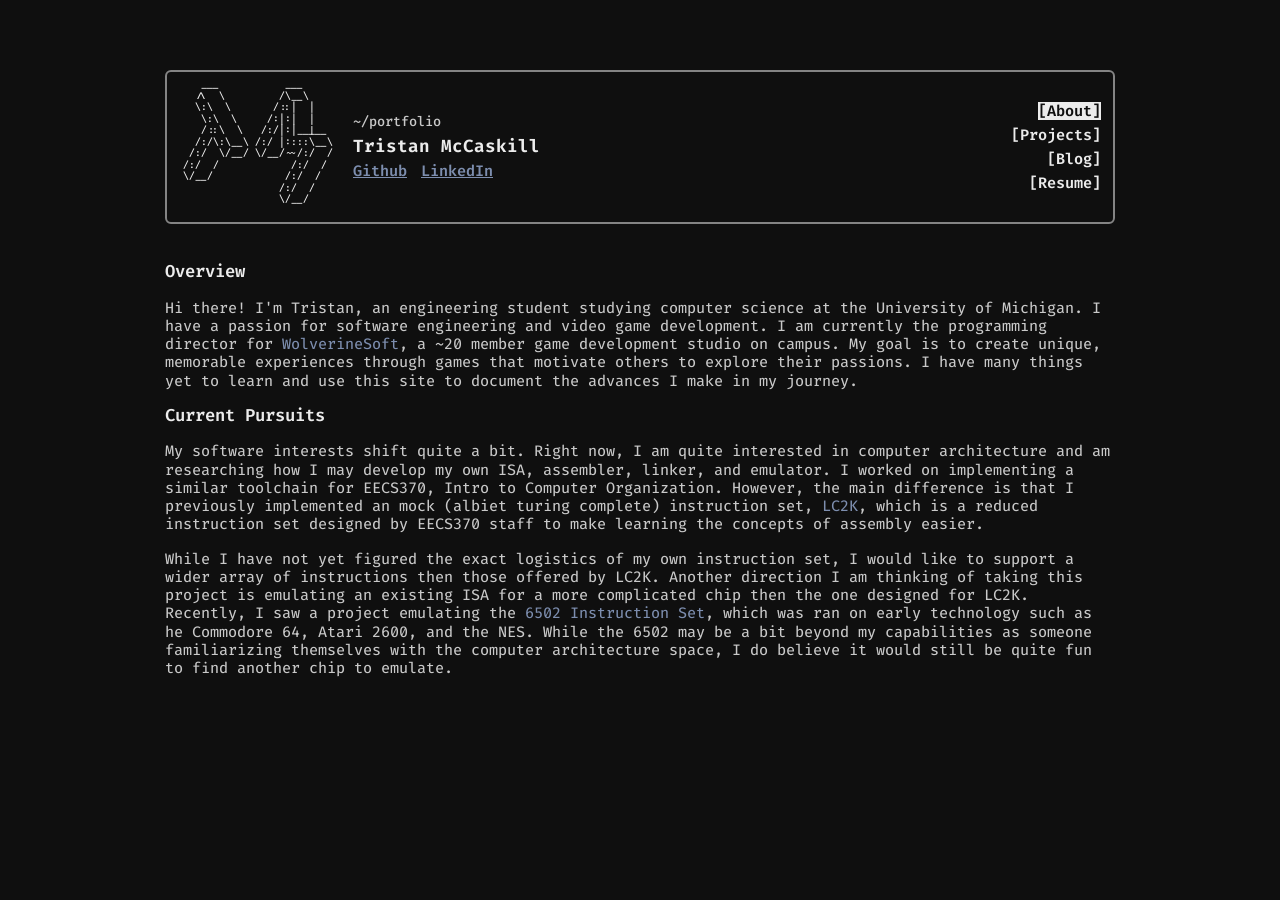
==== index.html @ 7f7cc75e "Init" ====
<!-- 
 look at you, hacker, a pathetic creature of meat and bone.
 How can you challenge a perfect immortal macine?
-->

<!DOCTYPE html>
<html>

<head>
    <meta charset="UTF-8">
    <meta name="viewport" content="width=device-width, initial-scale=1">
    <link rel="preconnect" href="https://fonts.googleapis.com">
    <link rel="preconnect" href="https://fonts.gstatic.com" crossorigin>
    <link href="https://fonts.googleapis.com/css2?family=Fira+Code:wght@300..700&display=swap" rel="stylesheet">
    <link rel="stylesheet" href="css/reset.css">
    <link rel="stylesheet" href="css/style.css">
    <script src="js/navbar.js" defer></script>
</head>

<body>
    <header>
        <ul id="header-content">
            <li id="ascii-logo">
                <pre>
   ___           ___     
  /\  \         /\__\    
  \:\  \       /::|  |   
   \:\  \     /:|:|  |   
   /::\  \   /:/|:|__|__ 
  /:/\:\__\ /:/ |::::\__\
 /:/  \/__/ \/__/~~/:/  /
/:/  /            /:/  / 
\/__/            /:/  /  
                /:/  /   
                \/__/
            </pre>
            </li>
            <li id="nav-bar">
                <ul id="hero-list">
                    <li>
                        <div class="breadcrumb">
                            <span class="path-current">~/portfolio</span>
                        </div>
                        <div id="hero">
                            <h1>Tristan McCaskill</h1>
                        </div>
                        <ul id="social-list">
                            <li>
                                <a href="https://github.com/teemcck" target="_blank" rel="noopener noreferrer">
                                    Github
                                </a>
                            </li>
                            <li>
                                <a href="https://www.linkedin.com/in/tristan-mccaskill/" target="_blank"
                                    rel="noopener noreferrer">
                                    LinkedIn
                                </a>
                            </li>
                        </ul>
                    </li>
                    <li>
                        <nav>
                            <div id="nav-list">
                                <button data-section="about">[About]</button>
                                <button data-section="projects">[Projects]</button>
                                <button data-section="blog">[Blog]</button>
                                <button data-section="resume">[Resume]</button>
                            </div>
                        </nav>
                    </li>
                </ul>
            </li>
        </ul>
    </header>
    <section id="about">
        <div class="subsection-container">
            <div class="subsection">
                <h2>Overview</h2>
                <p>
                    Hi there! I'm Tristan, an engineering student studying computer science at the University of
                    Michigan.
                    I have a passion for software engineering and video game development. I am currently the programming
                    director for
                    <a href="https://wolverinesoft.org/" target="_blank" rel="noopener noreferrer">WolverineSoft</a>,
                    a ~20 member game development studio on campus. My goal is to create unique, memorable experiences
                    through games that motivate others to explore their passions. I have many things yet to learn and
                    use this site to document the advances I make in my journey.
                </p>
            </div>
            <div class="subsection">
                <h2>Current Pursuits</h2>
                <p class="section-paragraph">
                    My software interests shift quite a bit. Right now, I am quite interested in computer architecture
                    and am researching how I may develop my own ISA, assembler, linker, and emulator. I worked on
                    implementing a similar toolchain for EECS370, Intro to Computer Organization. However, the main
                    difference is that I previously implemented an mock (albiet turing complete) instruction set, <a
                        href="https://eecs370.github.io/project_1_spec/#2-lc-2k-instruction-set-architecture"
                        target="_blank" rel="noopener noreferrer">LC2K</a>,
                    which is a reduced instruction set designed by EECS370 staff to make learning the concepts
                    of assembly easier.
                </p>
                <p class="section-paragraph">
                    While I have not yet figured the exact logistics of my own instruction set, I would like to support
                    a wider array of instructions then those offered by LC2K. Another direction I am thinking of taking
                    this project is emulating an existing ISA for a more complicated chip then the one designed for
                    LC2K. Recently, I saw a project emulating the <a
                        href="https://www.masswerk.at/6502/6502_instruction_set.html" target="_blank"
                        rel="noopener noreferrer">6502 Instruction Set</a>, which was ran on early
                    technology such as he Commodore 64, Atari 2600, and the NES. While the 6502 may be a bit beyond my
                    capabilities as someone familiarizing themselves with the computer architecture space, I do believe
                    it would still be quite fun to find another chip to emulate.
                </p>
            </div>
        </div>
    </section>
    <section id="blog">
        <h2>Blog Entries</h2>
        <div id="blog-cards">
            <div class="blog-card">
                <div class="blog-info">
                    <div class="blog-header">
                        <h3>Blog Title 1</h3>
                    </div>
                    <div class="blog-date">
                        <p>July 7th, 2026</p>
                    </div>
                    <div class="blog-description">
                        <p>
                            Lorem ipsum dolor sit amet consectetur adipisicing elit. Ut, ducimus perspiciatis?
                            Laboriosam,
                            earum reiciendis tenetur itaque laudantium minima sint est eum, fuga magnam facilis
                            expedita
                            sequi nemo quae officia ab.
                        </p>
                    </div>
                    <div class="blog-skills">
                        <p>C++</p>
                        <p>OpenGL</p>
                    </div>
                </div>
                <img class="blog-thumbnail" alt="Example Project" loading="lazy" src="/images/default_thumbnail.png">
            </div>
            <div class="blog-card">
                <div class="blog-info">
                    <div class="blog-header">
                        <h3>Blog Title 1</h3>
                    </div>
                    <div class="blog-date">
                        <p>July 7th, 2026</p>
                    </div>
                    <div class="blog-description">
                        <p>
                            Lorem ipsum dolor sit amet consectetur adipisicing elit. Ut, ducimus perspiciatis?
                            Laboriosam,
                            earum reiciendis tenetur itaque laudantium minima sint est eum, fuga magnam facilis
                            expedita
                            sequi nemo quae officia ab.
                        </p>
                    </div>
                    <div class="blog-skills">
                        <p>C++</p>
                        <p>OpenGL</p>
                    </div>
                </div>
                <img class="blog-thumbnail" alt="Example Project" loading="lazy" src="/images/default_thumbnail.png">
            </div>
        </div>
    </section>
    <section id="projects">
        <h2>Projects</h2>
        <div id="project-display">
            <div class="project-card">
                <img class="project-thumbnail" alt="Example Project" loading="lazy" src="/images/default_thumbnail.png">
                <ul class="project-info">
                    <li>
                        <h3>Project Title 1</h3>
                    </li>
                    <li>
                        <p class="project-description">
                            Lorem ipsum dolor sit amet consectetur adipisicing elit. Ut, ducimus perspiciatis?
                            Laboriosam, earum reiciendis tenetur itaque laudantium minima sint est eum, fuga magnam
                            facilis expedita sequi nemo quae officia ab.
                        </p>
                    </li>
                    <li>
                        <ul class="project-links">
                            <li>
                                <a href="https://google.com" target="_blank" rel="noopener noreferrer">
                                    Github
                                </a>
                            </li>
                            <li>
                                <a href="https://google.com" target="_blank" rel="noopener noreferrer">
                                    Blog
                                </a>
                            </li>
                        </ul>
                    </li>
                </ul>
            </div>
            <div class="project-card">
                <img class="project-thumbnail" alt="Example Project" loading="lazy" src="/images/default_thumbnail.png">
                <ul class="project-info">
                    <li>
                        <h3>Project Title 2</h3>
                    </li>
                    <li>
                        <p class="project-description">
                            Lorem ipsum dolor sit amet consectetur adipisicing elit. Ut, ducimus perspiciatis?
                            Laboriosam, earum reiciendis tenetur itaque laudantium minima sint est eum, fuga magnam
                            facilis expedita sequi nemo quae officia ab.
                        </p>
                    </li>
                    <li>
                        <ul class="project-links">
                            <li>
                                <a href="https://google.com" target="_blank" rel="noopener noreferrer">
                                    Github
                                </a>
                            </li>
                            <li>
                                <a href="https://google.com" target="_blank" rel="noopener noreferrer">
                                    Blog
                                </a>
                            </li>
                        </ul>
                    </li>
                </ul>
            </div>
        </div>
    </section>
    <section id="resume">
        <h2>Resume</h2>
        <embed id="resume" src="resume.pdf#pagemode=none" type="application/pdf" />
    </section>
</body>

</html>
---- css/style.css ----
:root{
    --black: rgb(15, 15, 15);
    --white: rgb(236, 236, 236);
    --light-gray: rgb(201, 201, 201);
    --medium-gray: rgb(132, 132, 132);
    --gray: rgb(69, 69, 69);
    --light-blue: rgb(125, 142, 175);
    --font-fira: "Fira Code", monospace;
    --radius-small: 6px;
    --radius-medium: 12px;
    --border-width-medium: 2px;
    --border-width-small: 1px;
    --body-padding: 18px;
    --body-width: 950px;
}

html {
    color: var(--white);
    background-color: var(--black);
    font-family: var(--font-fira);
    font-size: 16px;
    font-weight: 500
}

*,
*::before,
*::after {
    box-sizing: border-box;
}

body {
    line-height: 1.2;
    width: min(var(--body-width), calc(100% - var(--body-padding) * 2));
    margin: 0 auto
}

h1 {
    margin: 4px 0px;
    font-size: 1.1rem;
    font-weight: 650
}

h2 {
    margin: 4px 0px;
    font-size: 1.075rem;
    font-weight: 600
}

h3 {
    font-size: 1.045rem;
    font-weight: 550
}

a {
    text-decoration: none
}

/* Header */

header {
    margin-top: 24px;
    margin-bottom: 14px;
    overflow: hidden
}

.breadcrumb {
    font-size: 0.85rem;
    color: var(--medium-gray);
    margin-bottom: 6px
}

.breadcrumb a {
    text-decoration: none;
}

.path-sep {
    margin: 0 4px;
    color: var(--light-gray);
}

.path-current {
    color: var(--light-gray);
}

#header-content {
    display: flex;
    align-items: center;
    margin-top: 46px;
    border: var(--border-width-medium) solid var(--medium-gray);
    border-radius: var(--radius-small);
    flex-direction: row;
    padding: 0px 4px
}

#ascii-logo {
    font-size: 0.5rem;
    margin: 6px 8px
}

#nav-bar {
    width: 100%;
    padding: 14px 8px;
}

#hero-container {
    display: flex;
    align-items: center
}

#hero-list {
    display: flex;
    flex-direction: column;
    gap: 6px
}

#social-list {
    display: flex;
    flex-direction: row;
    gap: 14px
}

#social-list li {
    cursor: pointer;
    font-size: 0.95rem;
    font-weight: 575;
    height: fit-content;
}

#social-list li a {
    color: var(--light-blue);
    text-decoration: underline
}

#social-list li a:hover {
    background-color: var(--white);
    color: var(--black)
}

#nav-list {
    display: flex;
    font-size: 0.95rem;
    align-items: flex-end;
    flex-direction: row;
    flex-wrap: wrap;
    margin: 3px 0px;
    gap: 3px
}

#nav-list button {
    cursor: pointer;
    font-weight: 600
}

#nav-list button:hover, #nav-list button.active {
    background-color: var(--white);
    color: var(--black)
}

.divider {
    border: none;
    height: 2px;
    background-color: var(--white);
    width: 100%
}

/* Sections */

section {
    padding: 20px 0px
}

.subsection p {
    font-size: 0.95rem;
    font-weight: 450;
    color: var(--light-gray);
    margin: 16px 0px
}

section a {
    color: var(--light-blue);
    text-decoration: none
}

section a:hover {
    background-color: var(--white);
    color: var(--black)
}

/* Project Tab */

#project-display {
    display: grid;
    grid-template-columns: repeat(1, 1fr);
    margin: 12px 0px;
    gap: 12px;
}

.project-card {
    background-color: var(--black);
    border-radius: var(--radius-small);
    border: var(--border-width-small) solid var(--gray);
    padding: 16px;
}

.project-info {
    display: flex;
    flex-direction: column;
    margin-top: 16px;
    gap: 10px;
}

.project-thumbnail {
    border-radius: var(--radius-small);
    width: 100%
}

.project-description {
    font-size: 0.95rem;
    font-weight: 400;
    color: var(--light-gray)
}

.project-links {
    font-size: 0.95rem;
    font-weight: 475;
    display: flex;
    flex-direction: row;
    gap: 14px;
}

.project-links a {
    color: var(--light-blue);
    text-decoration: underline
}

/* Blog */

/* For the entries on the left, tags on the right */
#blog-display {
    display: flex;
    flex-direction: column;
}

#blog-cards {
    display: flex;
    flex-direction: column;
    margin: 12px 0px;
    gap: 12px
}

.blog-card {
    display: flex;
    flex-direction: column;
    background-color: var(--black);
    border-radius: var(--radius-small);
    border: var(--border-width-small) solid var(--gray);
    padding: 16px;
    gap: 12px
}

.blog-thumbnail {
    width: 100%;
    border-radius: var(--radius-small);
    padding: 4px 0px;
}

.blog-info {
    display: flex;
    flex-direction: column;
    align-items: flex-start;
    gap: 5px
}

.blog-description {
    font-size: 0.95rem;
    font-weight: 400;
    color: var(--light-gray)
}

.blog-date {
    font-size: 0.95rem;
    font-weight: 475;
    color: var(--light-gray)
}

.blog-skills {
    display: flex;
    flex-direction: row;
    font-weight: 500;
    color: var(--light-gray);
    gap: 12px
}

/* Resume */

#resume {
    width: 100%;
    height: 900px;
    margin: 8px 0px;
}

/* Desktop View */

@media screen and (min-width: 712px) {
  /* Header */
  #nav-bar {
    border: none;
    border-radius: none
  }

  #nav-list {
    flex-direction: column;
    margin: 3px 0px;
    gap: 3px
  }

  #hero-list {
    align-items: center;
    justify-content: space-between;
    flex-direction: row;
  }
  
  #nav-list {
    gap: 6px;
  }

  #ascii-logo {
    font-size: 0.6rem;
    margin: 6px 12px
  }

  /* Sections */
  #project-display {
    grid-template-columns: repeat(2, 1fr);
  }

  #blog-display {
    flex-direction: row;
  }

  .blog-card {
    display: flex;
    flex-direction: row;
    padding-top: 10px;
    padding-bottom: 10px
  }

  .blog-info {
    justify-content: center;
  }

  .blog-thumbnail {
    object-fit: scale-down;
    width: 288px;
  }
}
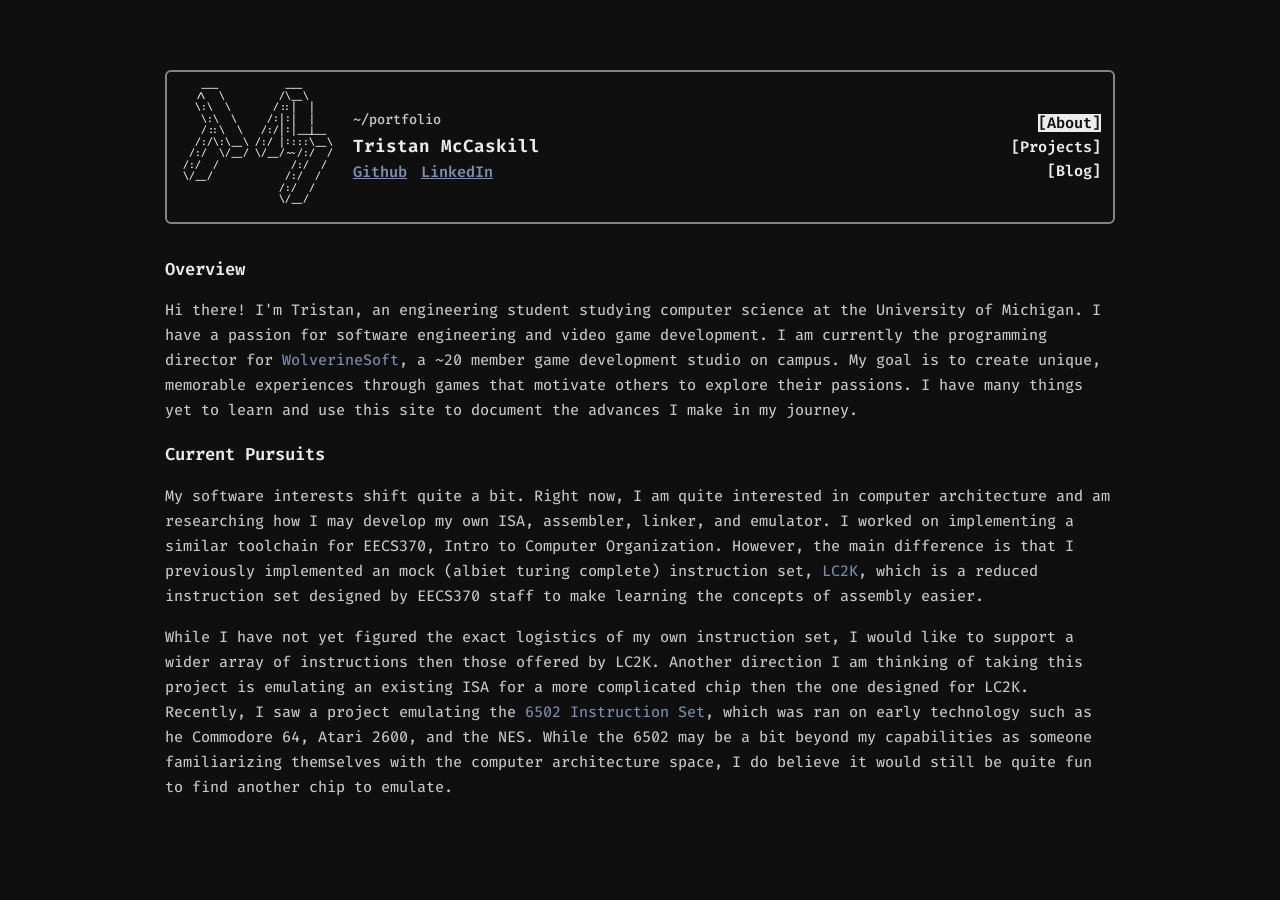
==== commit 6b0b1f6b: "Updated Huffman, Styling, Added README.md" ====
--- a/index.html
+++ b/index.html
@@ -13,8 +13,8 @@
     <link rel="preconnect" href="https://fonts.gstatic.com" crossorigin>
     <link href="https://fonts.googleapis.com/css2?family=Fira+Code:wght@300..700&display=swap" rel="stylesheet">
     <link rel="stylesheet" href="css/reset.css">
-    <link rel="stylesheet" href="css/style.css">
-    <script src="js/navbar.js" defer></script>
+    <link rel="stylesheet" href="css/home.css">
+    <script src="js/home-nav.js" defer></script>
 </head>
 
 <body>
@@ -64,7 +64,7 @@
                                 <button data-section="about">[About]</button>
                                 <button data-section="projects">[Projects]</button>
                                 <button data-section="blog">[Blog]</button>
-                                <button data-section="resume">[Resume]</button>
+                                <!-- <button data-section="resume">[Resume]</button> -->
                             </div>
                         </nav>
                     </li>
@@ -116,6 +116,28 @@
     <section id="blog">
         <h2>Blog Entries</h2>
         <div id="blog-cards">
+            <a class="unstyled-link" href="huffman-blog.html">
+                <div class="blog-card">
+                        <div class="blog-info">
+                            <div class="blog-header">
+                                <h3>Canonical Huffman File Compressor</h3>
+                            </div>
+                            <div class="blog-date">
+                                <p>September 18th, 2026</p>
+                            </div>
+                            <div class="blog-description">
+                                <p>
+                                    Detailed writeup on implemention, compression diagnostics, and limitations of my Canonical, Length-Limited Huffman file compression and decompression algorithm.
+                                </p>
+                            </div>
+                            <div class="blog-skills">
+                                <p>C</p>
+                                <p>Makefile</p>
+                            </div>
+                        </div>
+                        <img class="blog-thumbnail" alt="Example Project" loading="lazy" src="images/default-thumbnail.png">
+                </div>
+            </a>
             <div class="blog-card">
                 <div class="blog-info">
                     <div class="blog-header">
@@ -138,31 +160,7 @@
                         <p>OpenGL</p>
                     </div>
                 </div>
-                <img class="blog-thumbnail" alt="Example Project" loading="lazy" src="/images/default_thumbnail.png">
-            </div>
-            <div class="blog-card">
-                <div class="blog-info">
-                    <div class="blog-header">
-                        <h3>Blog Title 1</h3>
-                    </div>
-                    <div class="blog-date">
-                        <p>July 7th, 2026</p>
-                    </div>
-                    <div class="blog-description">
-                        <p>
-                            Lorem ipsum dolor sit amet consectetur adipisicing elit. Ut, ducimus perspiciatis?
-                            Laboriosam,
-                            earum reiciendis tenetur itaque laudantium minima sint est eum, fuga magnam facilis
-                            expedita
-                            sequi nemo quae officia ab.
-                        </p>
-                    </div>
-                    <div class="blog-skills">
-                        <p>C++</p>
-                        <p>OpenGL</p>
-                    </div>
-                </div>
-                <img class="blog-thumbnail" alt="Example Project" loading="lazy" src="/images/default_thumbnail.png">
+                <img class="blog-thumbnail" alt="Example Project" loading="lazy" src="images/default-thumbnail.png">
             </div>
         </div>
     </section>
@@ -170,7 +168,7 @@
         <h2>Projects</h2>
         <div id="project-display">
             <div class="project-card">
-                <img class="project-thumbnail" alt="Example Project" loading="lazy" src="/images/default_thumbnail.png">
+                <img class="project-thumbnail" alt="Example Project" loading="lazy" src="images/default-thumbnail.png">
                 <ul class="project-info">
                     <li>
                         <h3>Project Title 1</h3>
@@ -199,7 +197,7 @@
                 </ul>
             </div>
             <div class="project-card">
-                <img class="project-thumbnail" alt="Example Project" loading="lazy" src="/images/default_thumbnail.png">
+                <img class="project-thumbnail" alt="Example Project" loading="lazy" src="images/default-thumbnail.png">
                 <ul class="project-info">
                     <li>
                         <h3>Project Title 2</h3>
@@ -231,7 +229,7 @@
     </section>
     <section id="resume">
         <h2>Resume</h2>
-        <embed id="resume" src="resume.pdf#pagemode=none" type="application/pdf" />
+        <embed id="resume-document" src="resume.pdf#pagemode=none" type="application/pdf" />
     </section>
 </body>
 
--- a/css/home.css
+++ b/css/home.css
@@ -0,0 +1,417 @@
+:root{
+    --black: rgb(15, 15, 15);
+    --white: rgb(236, 236, 236);
+    --light-gray: rgb(201, 201, 201);
+    --medium-gray: rgb(132, 132, 132);
+    --gray: rgb(69, 69, 69);
+    --light-blue: rgb(125, 142, 175);
+    --font-fira: "Fira Code", monospace;
+    --radius-small: 6px;
+    --radius-medium: 12px;
+    --border-width-medium: 2px;
+    --border-width-small: 1px;
+    --body-padding: 18px;
+    --body-width: 950px;
+}
+
+html {
+    color: var(--white);
+    background-color: var(--black);
+    font-family: var(--font-fira);
+    font-size: 16px;
+    font-weight: 500
+}
+
+*,
+*::before,
+*::after {
+    box-sizing: border-box;
+}
+
+body {
+    line-height: 1.2;
+    width: min(var(--body-width), calc(100% - var(--body-padding) * 2));
+    margin: 0 auto
+}
+
+h1 {
+    margin: 4px 0px;
+    font-size: 1.1rem;
+    font-weight: 650
+}
+
+h2 {
+    margin: 4px 0px;
+    font-size: 1.075rem;
+    font-weight: 600
+}
+
+h3 {
+    font-size: 1.045rem;
+    font-weight: 550
+}
+
+h1,
+h2,
+h3 {
+    line-height: 1.4;
+}
+
+a.unstyled-link,
+a.unstyled-link:hover {
+    color: inherit;
+    text-decoration: none;
+    background-color: transparent;
+}
+
+a {
+    text-decoration: none
+}
+
+/* Header */
+
+header {
+    margin-top: 24px;
+    margin-bottom: 14px;
+    overflow: hidden
+}
+
+.breadcrumb {
+    font-size: 0.85rem;
+    color: var(--medium-gray);
+    margin-bottom: 6px
+}
+
+.breadcrumb a {
+    text-decoration: none;
+}
+
+.path-sep {
+    margin: 0 4px;
+    color: var(--light-gray);
+}
+
+.path-current {
+    color: var(--light-gray);
+}
+
+#header-content {
+    display: flex;
+    align-items: center;
+    margin-top: 46px;
+    border: var(--border-width-medium) solid var(--medium-gray);
+    border-radius: var(--radius-small);
+    flex-direction: row;
+    padding: 0px 4px
+}
+
+#ascii-logo {
+    font-size: 0.5rem;
+    margin: 6px 8px
+}
+
+#nav-bar {
+    width: 100%;
+    padding: 14px 8px;
+}
+
+#hero-container {
+    display: flex;
+    align-items: center
+}
+
+#hero-list {
+    display: flex;
+    flex-direction: column;
+    gap: 6px
+}
+
+#social-list {
+    display: flex;
+    flex-direction: row;
+    gap: 14px
+}
+
+#social-list li {
+    cursor: pointer;
+    font-size: 0.95rem;
+    font-weight: 575;
+    height: fit-content;
+}
+
+#social-list li a {
+    color: var(--light-blue);
+    text-decoration: underline
+}
+
+#social-list li a:hover {
+    background-color: var(--white);
+    color: var(--black)
+}
+
+#nav-list {
+    display: flex;
+    font-size: 0.95rem;
+    align-items: flex-end;
+    flex-direction: row;
+    flex-wrap: wrap;
+    margin: 3px 0px;
+    gap: 3px
+}
+
+#nav-list button {
+    cursor: pointer;
+    font-weight: 600
+}
+
+#nav-list button:hover, #nav-list button.active {
+    background-color: var(--white);
+    color: var(--black)
+}
+
+.divider {
+    border: none;
+    height: 2px;
+    background-color: var(--white);
+    width: 100%
+}
+
+/* Sections */
+
+section {
+    padding: 20px 0px
+}
+
+.subsection p,
+.subsection > ul,
+.subsection > ol {
+    font-size: 0.95rem;
+    font-weight: 450;
+    color: var(--light-gray);
+    line-height: 1.65;
+    margin: 1rem 0;
+}
+
+.subsection + .subsection {
+    margin-top: 1.25rem;
+}
+
+.subsection h2 {
+    margin: 0 0 0.75rem;
+}
+
+.subsection > ul,
+.subsection > ol {
+    border-left: 4px solid var(--light-blue);
+    border-radius: 8px 0 0 8px;
+    padding: 0.25rem 0 0.25rem 2rem;
+}
+
+.subsection > ul {
+    list-style-type: disc;
+}
+
+.subsection > ol {
+    list-style-type: decimal;
+}
+
+.subsection > ul > li + li,
+.subsection > ol > li + li {
+    margin-top: 0.5rem;
+}
+
+section a {
+    color: var(--light-blue);
+    text-decoration: none
+}
+
+section a:hover {
+    background-color: var(--white);
+    color: var(--black)
+}
+
+/* Project Tab */
+
+#project-display {
+    display: grid;
+    grid-template-columns: repeat(1, 1fr);
+    margin: 12px 0px;
+    gap: 12px;
+}
+
+.project-card {
+    background-color: var(--black);
+    border-radius: var(--radius-small);
+    border: var(--border-width-small) solid var(--gray);
+    padding: 16px;
+}
+
+.project-info {
+    display: flex;
+    flex-direction: column;
+    margin-top: 16px;
+    gap: 10px;
+}
+
+.project-thumbnail {
+    border-radius: var(--radius-small);
+    width: 100%
+}
+
+.project-description {
+    font-size: 0.95rem;
+    font-weight: 450;
+    line-height: 1.65;
+    color: var(--light-gray)
+}
+
+.project-links {
+    line-height: 1.5;
+    font-size: 0.95rem;
+    font-weight: 475;
+    display: flex;
+    flex-direction: row;
+    gap: 14px;
+}
+
+.project-links a {
+    color: var(--light-blue);
+    text-decoration: underline
+}
+
+/* Blog */
+
+/* For the entries on the left, tags on the right */
+#blog-display {
+    display: flex;
+    flex-direction: column;
+}
+
+#blog-cards {
+    display: flex;
+    flex-direction: column;
+    margin: 12px 0px;
+    gap: 12px
+}
+
+.blog-card {
+    display: flex;
+    flex-direction: column;
+    background-color: var(--black);
+    border-radius: var(--radius-small);
+    border: var(--border-width-small) solid var(--gray);
+    padding: 12px;
+    gap: 12px
+}
+
+.blog-header {
+    color: var(--light-blue)
+}
+
+.blog-thumbnail {
+    width: 100%;
+    border-radius: var(--radius-small);
+    padding: 4px 0px;
+}
+
+.blog-info {
+    display: flex;
+    flex-direction: column;
+    align-items: flex-start;
+    gap: 8px
+}
+
+.blog-info h3,
+.blog-info p {
+    margin: 0;
+}
+
+.blog-description {
+    font-size: 0.95rem;
+    font-weight: 450;
+    line-height: 1.65;
+    color: var(--light-gray)
+}
+
+.blog-date {
+    line-height: 1.5;
+    font-size: 0.95rem;
+    font-weight: 475;
+    color: var(--light-gray)
+}
+
+.blog-skills {
+    line-height: 1.5;
+    display: flex;
+    flex-direction: row;
+    font-weight: 500;
+    color: var(--light-gray);
+    gap: 12px
+}
+
+/* Resume */
+
+#resume-document {
+    width: 100%;
+    height: 900px;
+    margin: 8px 0px;
+}
+
+/* Desktop View */
+
+@media screen and (min-width: 712px) {
+  /* Header */
+  #nav-bar {
+    border: none;
+    border-radius: 0
+  }
+
+  #nav-list {
+    flex-direction: column;
+    margin: 3px 0px;
+    gap: 3px
+  }
+
+  #hero-list {
+    align-items: center;
+    justify-content: space-between;
+    flex-direction: row;
+  }
+  
+  #nav-list {
+    gap: 6px;
+  }
+
+  #ascii-logo {
+    font-size: 0.6rem;
+    margin: 6px 12px
+  }
+
+  /* Sections */
+  #project-display {
+    grid-template-columns: repeat(2, 1fr);
+  }
+
+  #blog-display {
+    flex-direction: row;
+  }
+
+  .blog-card {
+    display: flex;
+    flex-direction: row;
+    align-items: center;
+    padding-block: 14px;
+  }
+
+  .blog-info {
+    justify-content: center;
+  }
+
+  .blog-thumbnail {
+    object-fit: scale-down;
+    width: 240px;
+    height: auto;
+    padding: 0;
+    flex-shrink: 0;
+  }
+}
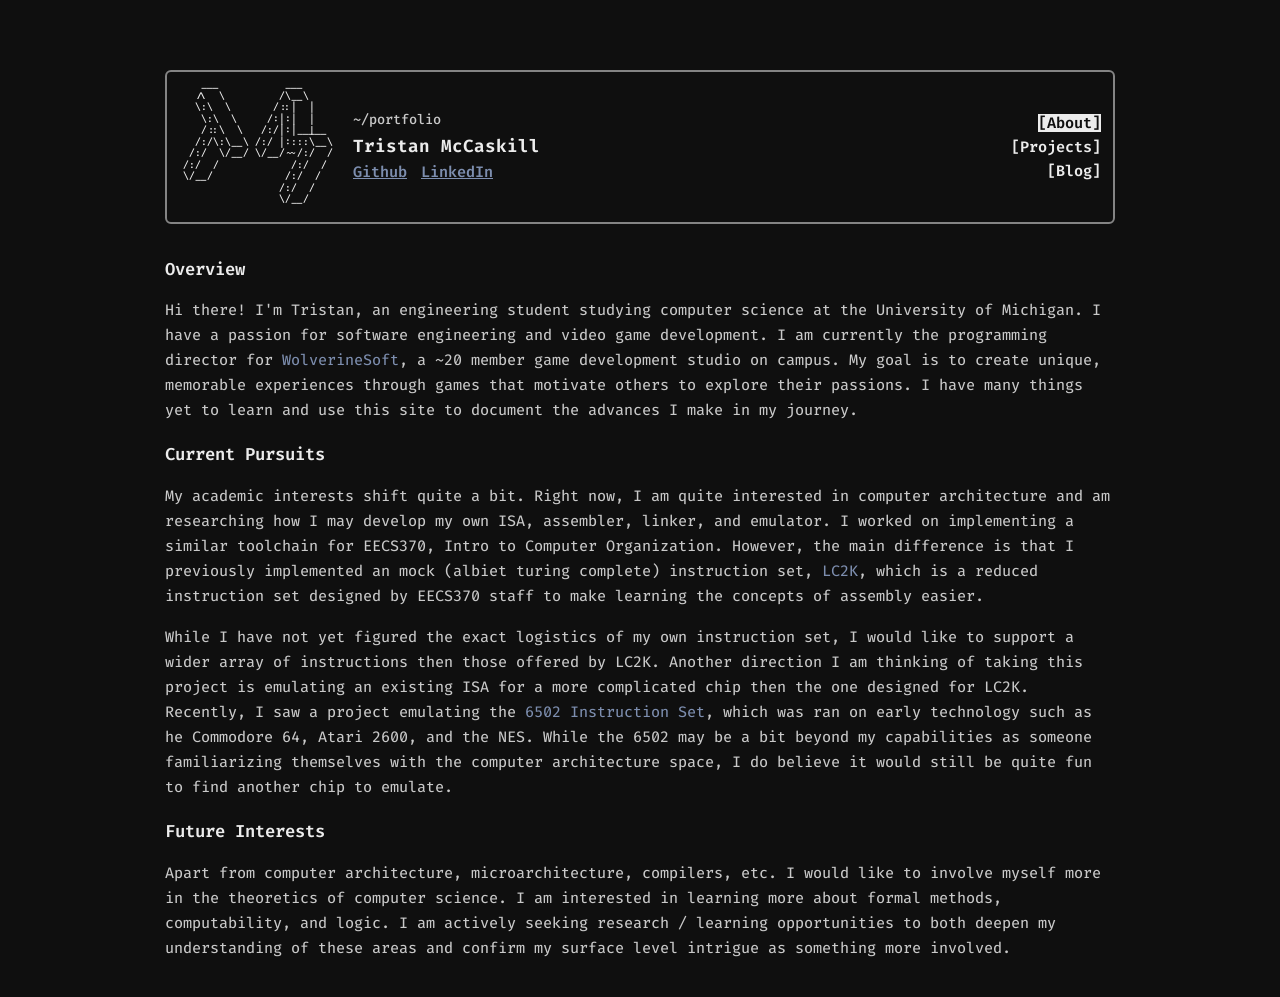
==== commit 341d0213: "Update portfolio content and Huffman blog" ====
--- a/index.html
+++ b/index.html
@@ -1,8 +1,3 @@
-<!-- 
- look at you, hacker, a pathetic creature of meat and bone.
- How can you challenge a perfect immortal macine?
--->
-
 <!DOCTYPE html>
 <html>
 
@@ -90,7 +85,7 @@
             <div class="subsection">
                 <h2>Current Pursuits</h2>
                 <p class="section-paragraph">
-                    My software interests shift quite a bit. Right now, I am quite interested in computer architecture
+                    My academic interests shift quite a bit. Right now, I am quite interested in computer architecture
                     and am researching how I may develop my own ISA, assembler, linker, and emulator. I worked on
                     implementing a similar toolchain for EECS370, Intro to Computer Organization. However, the main
                     difference is that I previously implemented an mock (albiet turing complete) instruction set, <a
@@ -111,6 +106,16 @@
                     it would still be quite fun to find another chip to emulate.
                 </p>
             </div>
+            <div class="subsection">
+                <h2>Future Interests</h2>
+                <p class="section-paragraph">
+                    Apart from computer architecture, microarchitecture, compilers, etc. I would like to involve myself
+                    more
+                    in the theoretics of computer science. I am interested in learning more about formal methods,
+                    computability, and logic. I am actively seeking research / learning opportunities to both deepen my
+                    understanding of these areas and confirm my surface level intrigue as something more involved.
+                </p>
+            </div>
         </div>
     </section>
     <section id="blog">
@@ -118,24 +123,25 @@
         <div id="blog-cards">
             <a class="unstyled-link" href="huffman-blog.html">
                 <div class="blog-card">
-                        <div class="blog-info">
-                            <div class="blog-header">
-                                <h3>Canonical Huffman File Compressor</h3>
-                            </div>
-                            <div class="blog-date">
-                                <p>September 18th, 2026</p>
-                            </div>
-                            <div class="blog-description">
-                                <p>
-                                    Detailed writeup on implemention, compression diagnostics, and limitations of my Canonical, Length-Limited Huffman file compression and decompression algorithm.
-                                </p>
-                            </div>
-                            <div class="blog-skills">
-                                <p>C</p>
-                                <p>Makefile</p>
-                            </div>
-                        </div>
-                        <img class="blog-thumbnail" alt="Example Project" loading="lazy" src="images/default-thumbnail.png">
+                    <div class="blog-info">
+                        <div class="blog-header">
+                            <h3>Canonical Huffman File Compressor</h3>
+                        </div>
+                        <div class="blog-date">
+                            <p>September 18th, 2026</p>
+                        </div>
+                        <div class="blog-description">
+                            <p>
+                                Detailed writeup on implemention, compression diagnostics, and limitations of my
+                                Canonical, Length-Limited Huffman file compression and decompression algorithm.
+                            </p>
+                        </div>
+                        <div class="blog-skills">
+                            <p>C</p>
+                            <p>Makefile</p>
+                        </div>
+                    </div>
+                    <img class="blog-thumbnail" alt="Example Project" loading="lazy" src="images/default-thumbnail.png">
                 </div>
             </a>
             <div class="blog-card">
@@ -171,7 +177,37 @@
                 <img class="project-thumbnail" alt="Example Project" loading="lazy" src="images/default-thumbnail.png">
                 <ul class="project-info">
                     <li>
-                        <h3>Project Title 1</h3>
+                        <h3>Canonical Huffman File Compressor</h3>
+                    </li>
+                    <li>
+                        <p class="project-description">
+                            A command-line program for compressing and decompressing files using canonical, length
+                            limited, Huffman coding. Implements a standard Huffman Tree encryption scheme using the
+                            MiniZ length-limiting heuristic.
+                        </p>
+                    </li>
+                    <li>
+                        <ul class="project-links">
+                            <li>
+                                <a href="https://github.com/teemcck/Canonical-Huffman-Coding" target="_blank"
+                                    rel="noopener noreferrer">
+                                    Github
+                                </a>
+                            </li>
+                            <li>
+                                <a href="huffman-blog.html" target="_blank" rel="noopener noreferrer">
+                                    Blog
+                                </a>
+                            </li>
+                        </ul>
+                    </li>
+                </ul>
+            </div>
+            <div class="project-card">
+                <img class="project-thumbnail" alt="Example Project" loading="lazy" src="images/default-thumbnail.png">
+                <ul class="project-info">
+                    <li>
+                        <h3>Project Title 2</h3>
                     </li>
                     <li>
                         <p class="project-description">
@@ -196,35 +232,6 @@
                     </li>
                 </ul>
             </div>
-            <div class="project-card">
-                <img class="project-thumbnail" alt="Example Project" loading="lazy" src="images/default-thumbnail.png">
-                <ul class="project-info">
-                    <li>
-                        <h3>Project Title 2</h3>
-                    </li>
-                    <li>
-                        <p class="project-description">
-                            Lorem ipsum dolor sit amet consectetur adipisicing elit. Ut, ducimus perspiciatis?
-                            Laboriosam, earum reiciendis tenetur itaque laudantium minima sint est eum, fuga magnam
-                            facilis expedita sequi nemo quae officia ab.
-                        </p>
-                    </li>
-                    <li>
-                        <ul class="project-links">
-                            <li>
-                                <a href="https://google.com" target="_blank" rel="noopener noreferrer">
-                                    Github
-                                </a>
-                            </li>
-                            <li>
-                                <a href="https://google.com" target="_blank" rel="noopener noreferrer">
-                                    Blog
-                                </a>
-                            </li>
-                        </ul>
-                    </li>
-                </ul>
-            </div>
         </div>
     </section>
     <section id="resume">
@@ -233,4 +240,10 @@
     </section>
 </body>
 
+<!-- 
+ Silkscreen Easter Eggs are messages/imagery hidden on silkscreen layer of circuit boards. Since you found this, here is one of my favorites:
+ "look at you, hacker, a pathetic creature of meat and bone.
+ How can you challenge a perfect immortal machine?"
+-->
+
 </html>
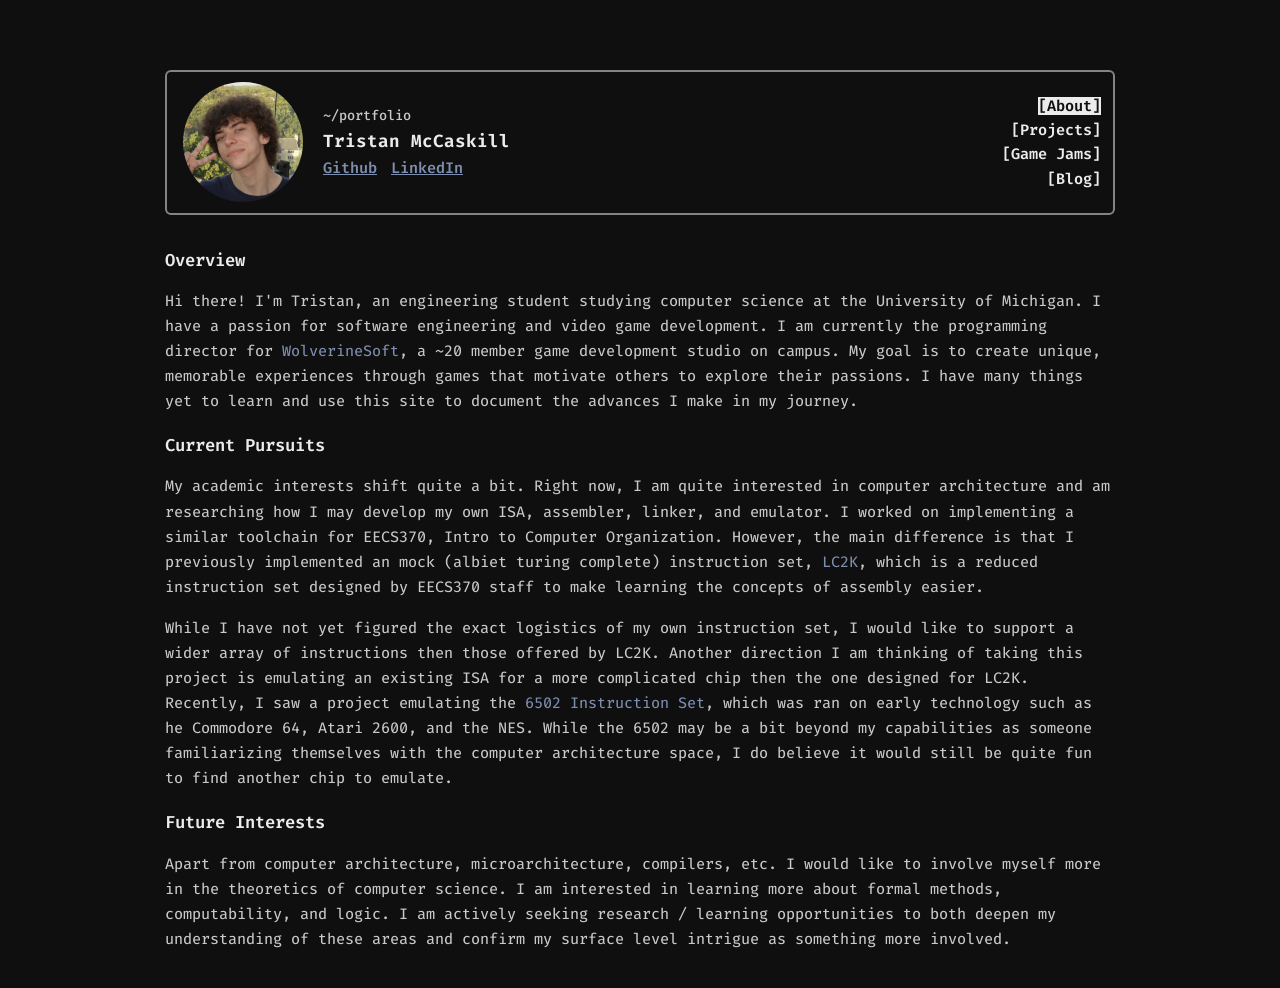
==== commit 90880136: "Updated Game Jams, Huffman Blog" ====
--- a/index.html
+++ b/index.html
@@ -15,20 +15,8 @@
 <body>
     <header>
         <ul id="header-content">
-            <li id="ascii-logo">
-                <pre>
-   ___           ___     
-  /\  \         /\__\    
-  \:\  \       /::|  |   
-   \:\  \     /:|:|  |   
-   /::\  \   /:/|:|__|__ 
-  /:/\:\__\ /:/ |::::\__\
- /:/  \/__/ \/__/~~/:/  /
-/:/  /            /:/  / 
-\/__/            /:/  /  
-                /:/  /   
-                \/__/
-            </pre>
+            <li id="profile-picture">
+                <img src="images/profile/tristan.png" alt="Tristan McCaskill">
             </li>
             <li id="nav-bar">
                 <ul id="hero-list">
@@ -58,6 +46,7 @@
                             <div id="nav-list">
                                 <button data-section="about">[About]</button>
                                 <button data-section="projects">[Projects]</button>
+                                <button data-section="game-jams">[Game Jams]</button>
                                 <button data-section="blog">[Blog]</button>
                                 <!-- <button data-section="resume">[Resume]</button> -->
                             </div>
@@ -141,7 +130,8 @@
                             <p>Makefile</p>
                         </div>
                     </div>
-                    <img class="blog-thumbnail" alt="Example Project" loading="lazy" src="images/default-thumbnail.png">
+                    <img class="blog-thumbnail" alt="Example Project" loading="lazy"
+                        src="images/thumbnails/default-thumbnail.png">
                 </div>
             </a>
             <div class="blog-card">
@@ -166,7 +156,8 @@
                         <p>OpenGL</p>
                     </div>
                 </div>
-                <img class="blog-thumbnail" alt="Example Project" loading="lazy" src="images/default-thumbnail.png">
+                <img class="blog-thumbnail" alt="Example Project" loading="lazy"
+                    src="images/thumbnails/default-thumbnail.png">
             </div>
         </div>
     </section>
@@ -174,7 +165,8 @@
         <h2>Projects</h2>
         <div id="project-display">
             <div class="project-card">
-                <img class="project-thumbnail" alt="Example Project" loading="lazy" src="images/default-thumbnail.png">
+                <img class="project-thumbnail" alt="Example Project" loading="lazy"
+                    src="images/thumbnails/default-thumbnail.png">
                 <ul class="project-info">
                     <li>
                         <h3>Canonical Huffman File Compressor</h3>
@@ -204,7 +196,8 @@
                 </ul>
             </div>
             <div class="project-card">
-                <img class="project-thumbnail" alt="Example Project" loading="lazy" src="images/default-thumbnail.png">
+                <img class="project-thumbnail" alt="Example Project" loading="lazy"
+                    src="images/thumbnails/default-thumbnail.png">
                 <ul class="project-info">
                     <li>
                         <h3>Project Title 2</h3>
@@ -231,6 +224,78 @@
                         </ul>
                     </li>
                 </ul>
+            </div>
+        </div>
+    </section>
+    <section id="game-jams">
+        <div class="subsection">
+            <h2>What are Game Jams?</h2>
+            <p>
+                Game jams are short, team events where participants make a game from scratch, often around a
+                shared theme or creative constraint (think of a hackathon but for game development). The games below are
+                projects I've been the main programmer for during game jams. All were made in Unity
+                and finished in under 48 hours.
+            </p>
+        </div>
+        <h2>Game Jam Submissions</h2>
+        <div id="game-jam-display">
+            <div class="game-jam-card">
+                <img class="game-jam-thumbnail" alt="Protect Your Data thumbnail" loading="lazy"
+                    src="images/thumbnails/protect-your-data.png">
+                <div class="game-jam-info">
+                    <h3>Protect Your Data</h3>
+                    <p class="game-jam-description">A top-down, wave-based roguelike shooter featuring three bosses,
+                        made for the Michigan Game Developers Conference Game Jam. It won first place and a $750 prize
+                        sponsored by <a href="https://bluebirdstudios.org/home" target="_blank"
+                            rel="noopener noreferrer">Bluebird Studios</a>.</p>
+                    <ul class="project-links">
+                        <li><a href="https://teemac8.itch.io/protect-your-data" target="_blank"
+                                rel="noopener noreferrer">View itch.io</a></li>
+                    </ul>
+                </div>
+            </div>
+            <div class="game-jam-card">
+                <img class="game-jam-thumbnail" alt="Block Party thumbnail" loading="lazy"
+                    src="images/thumbnails/block-party.png">
+                <div class="game-jam-info">
+                    <h3>Block Party</h3>
+                    <p class="game-jam-description">A rhythm game inspired by Friday Night Funkin', which placed 3rd in
+                        the
+                        2024 WolverineSoft Pumpkin Jam. Polishing for this game continued ittermitently
+                        after the jam concluded.</p>
+                    <ul class="project-links">
+                        <li><a href="https://jegjegjeg.itch.io/block-party-official" target="_blank"
+                                rel="noopener noreferrer">View itch.io</a></li>
+                    </ul>
+                </div>
+            </div>
+            <div class="game-jam-card">
+                <img class="game-jam-thumbnail" alt="Bubble Casino thumbnail" loading="lazy"
+                    src="images/thumbnails/bubble-casino.png">
+                <div class="game-jam-info">
+                    <h3>Bubble Casino</h3>
+                    <p class="game-jam-description">A blackjack simulator with the goal of winning enough money to
+                        afford your wedding. This parody game was made for the 2025 Global Game Jam theme, “Bubble.”</p>
+                    <ul class="project-links">
+                        <li><a href="https://teambubblecasino.itch.io/the-bubble-casino" target="_blank"
+                                rel="noopener noreferrer">View itch.io</a></li>
+                    </ul>
+                </div>
+            </div>
+            <div class="game-jam-card">
+                <img class="game-jam-thumbnail" alt="Don't Flock Up thumbnail" loading="lazy"
+                    src="images/thumbnails/default-thumbnail.png">
+                <div class="game-jam-info">
+                    <h3>Don't Flock Up</h3>
+                    <p class="game-jam-description">A Thanksgiving-themed asymmetrical PvP infinite runner, which placed
+                        3rd
+                        in
+                        the 2024 WolverineSoft Turkey Jam. Minimal 3D art was also done by me.</p>
+                    <ul class="project-links">
+                        <li><a href="https://teemac8.itch.io/dont-flock-up" target="_blank"
+                                rel="noopener noreferrer">View itch.io</a></li>
+                    </ul>
+                </div>
             </div>
         </div>
     </section>
--- a/css/home.css
+++ b/css/home.css
@@ -105,14 +105,25 @@
     padding: 0px 4px
 }
 
-#ascii-logo {
-    font-size: 0.5rem;
-    margin: 6px 8px
+#profile-picture {
+    width: 108px;
+    height: 108px;
+    flex: 0 0 108px;
+    margin: 6px 8px;
+    overflow: hidden;
+    border-radius: 50%;
+}
+
+#profile-picture img {
+    display: block;
+    width: 100%;
+    height: 100%;
+    object-fit: cover;
 }
 
 #nav-bar {
     width: 100%;
-    padding: 14px 8px;
+    padding: 20px 8px;
 }
 
 #hero-container {
@@ -156,6 +167,7 @@
     flex-direction: row;
     flex-wrap: wrap;
     margin: 3px 0px;
+    padding: 2px 0;
     gap: 3px
 }
 
@@ -279,6 +291,72 @@
     text-decoration: underline
 }
 
+/* Game Jam Tab */
+
+#game-jam-display {
+    display: grid;
+    grid-template-columns: 1fr;
+    margin: 12px 0;
+    gap: 12px;
+}
+
+.game-jam-card {
+    display: flex;
+    flex-direction: column;
+    color: inherit;
+    background-color: var(--black);
+    border: var(--border-width-small) solid var(--gray);
+    border-radius: var(--radius-small);
+    padding: 12px;
+    text-decoration: none;
+}
+
+.game-jam-card:hover {
+    border-color: var(--gray);
+    background-color: var(--black);
+    color: inherit;
+}
+
+.game-jam-card:focus-visible {
+    outline: 2px solid var(--light-blue);
+    outline-offset: 3px;
+}
+
+.game-jam-thumbnail {
+    display: block;
+    width: 100%;
+    aspect-ratio: 16 / 9;
+    object-fit: cover;
+    border-radius: var(--radius-small);
+}
+
+.game-jam-info {
+    display: flex;
+    flex-direction: column;
+    align-items: flex-start;
+    padding: 0;
+    margin-top: 12px;
+    gap: 8px;
+}
+
+.game-jam-info h3 {
+    color: var(--light-blue);
+    margin: 0;
+    font-size: 1rem;
+}
+
+.game-jam-description {
+    color: var(--light-gray);
+    font-size: 0.9rem;
+    font-weight: 450;
+    line-height: 1.55;
+    margin: 0;
+}
+
+.game-jam-description a {
+    text-decoration: underline;
+}
+
 /* Blog */
 
 /* For the entries on the left, tags on the right */
@@ -382,14 +460,20 @@
     gap: 6px;
   }
 
-  #ascii-logo {
-    font-size: 0.6rem;
+  #profile-picture {
+    width: 120px;
+    height: 120px;
+    flex-basis: 120px;
     margin: 6px 12px
   }
 
   /* Sections */
   #project-display {
     grid-template-columns: repeat(2, 1fr);
+  }
+
+  #game-jam-display {
+    grid-template-columns: repeat(2, minmax(0, 1fr));
   }
 
   #blog-display {
@@ -415,3 +499,9 @@
     flex-shrink: 0;
   }
 }
+
+@media screen and (min-width: 900px) {
+  #game-jam-display {
+    grid-template-columns: repeat(3, minmax(0, 1fr));
+  }
+}
